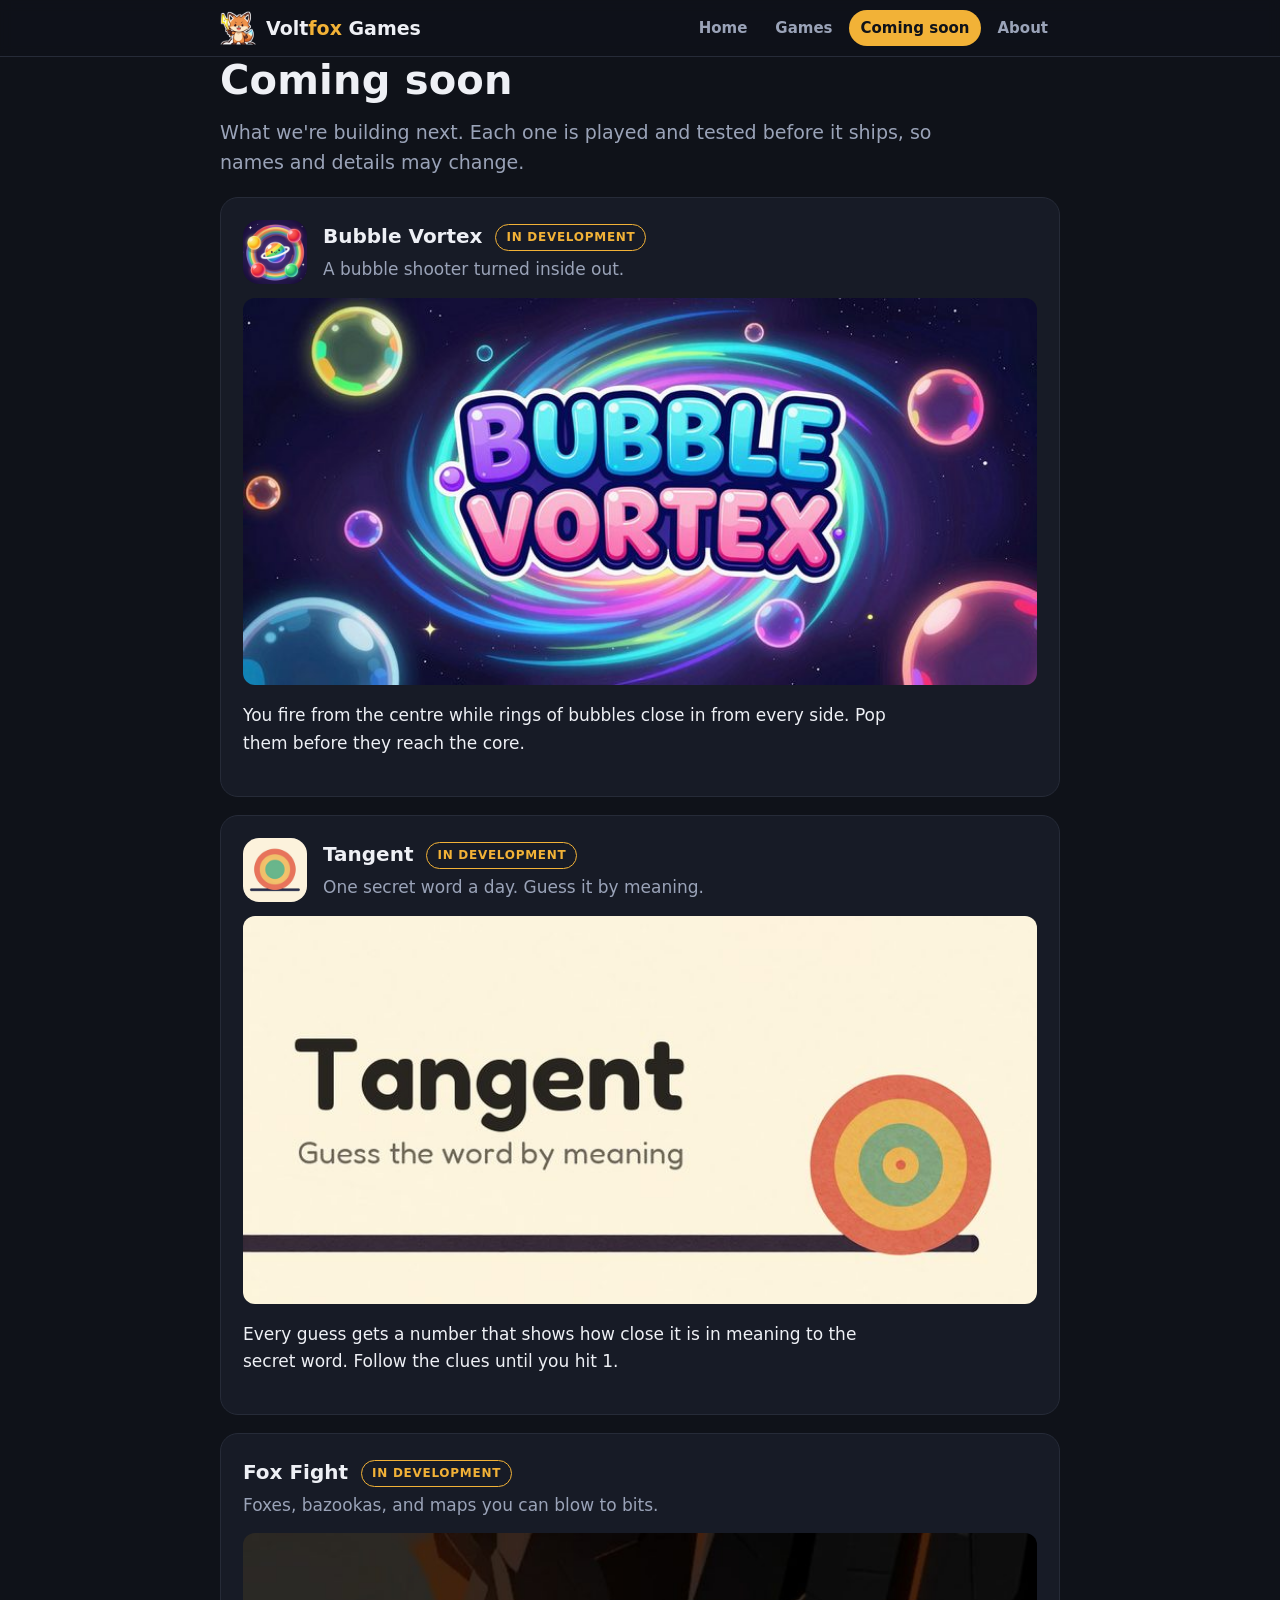
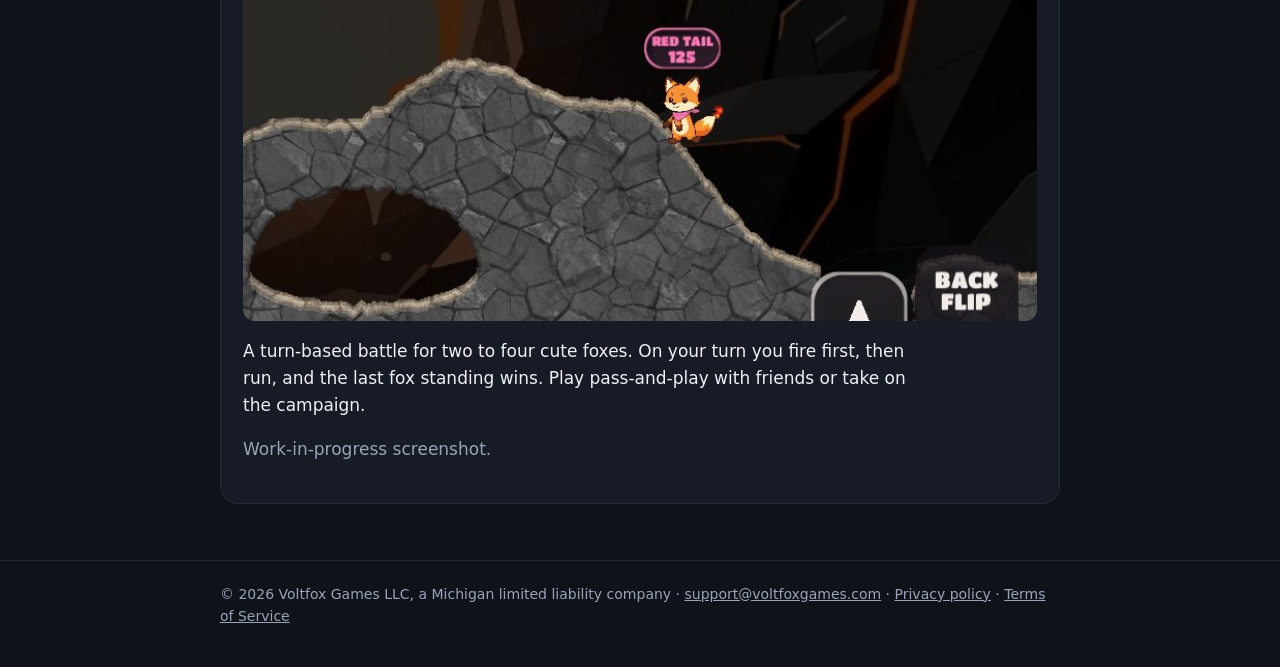
==== coming-soon.html @ c0676b38 "Site: tabs (Home, Games, Coming soon, About), mission, about page, upcoming games Co-Authored-By: Cl" ====
<!doctype html>
<html lang="en"><head><meta charset="utf-8"><meta name="viewport" content="width=device-width,initial-scale=1">
<title>Coming soon - Voltfox Games</title>
<meta name="description" content="Games in development at Voltfox Games: Bubble Vortex, Tangent and Fox Fight.">
<link rel="icon" href="img/favicon.png">
<link rel="stylesheet" href="style.css">
</head><body>
<header class="top"><div class="wrap">
  <a class="brand" href="index.html"><img src="img/fox-mark.png" alt=""><span class="name">Volt<em>fox</em> Games</span></a>
  <nav class="tabs"><a href="index.html">Home</a><a href="games.html">Games</a><a href="coming-soon.html" aria-current="page">Coming soon</a><a href="about.html">About</a></nav>
</div></header>
<main class="wrap">
  <h1>Coming soon</h1>
  <p class="lede">What we're building next. Each one is played and tested before it ships, so names and details may change.</p>

  <div class="card" id="bubble-vortex">
    <div class="game-head">
      <img src="img/bv-icon.png" alt="Bubble Vortex icon">
      <div><h3>Bubble Vortex <span class="tag">In development</span></h3><span class="muted">A bubble shooter turned inside out.</span></div>
    </div>
    <img class="banner" src="img/bv-banner.jpg" alt="Bubble Vortex title art" loading="lazy" width="768" height="375">
    <p>You fire from the centre while rings of bubbles close in from every side. Pop them before they reach the core.</p>
  </div>

  <div class="card" id="tangent">
    <div class="game-head">
      <img src="img/tangent-icon.png" alt="Tangent icon">
      <div><h3>Tangent <span class="tag">In development</span></h3><span class="muted">One secret word a day. Guess it by meaning.</span></div>
    </div>
    <img class="banner" src="img/tangent-banner.jpg" alt="Tangent title art" loading="lazy" width="768" height="375">
    <p>Every guess gets a number that shows how close it is in meaning to the secret word. Follow the clues until you hit 1.</p>
  </div>

  <div class="card" id="fox-fight">
    <div class="game-head">
      <div><h3>Fox Fight <span class="tag">In development</span></h3><span class="muted">Foxes, bazookas, and maps you can blow to bits.</span></div>
    </div>
    <img class="banner" src="img/ff-banner.jpg" alt="Fox Fight work-in-progress screenshot: a fox on a rocky, destructible map" loading="lazy" width="768" height="375">
    <p>A turn-based battle for two to four cute foxes. On your turn you fire first, then run, and the last fox standing wins. Play pass-and-play with friends or take on the campaign.</p>
    <p class="muted">Work-in-progress screenshot.</p>
  </div>
</main>
<footer><div class="wrap">&copy; 2026 Voltfox Games LLC, a Michigan limited liability company &middot; <a href="mailto:support@voltfoxgames.com">support@voltfoxgames.com</a> &middot; <a href="privacy.html">Privacy policy</a> &middot; <a href="terms.html">Terms of Service</a></div></footer>
</body></html>
---- style.css ----
:root{--bg:#0F1219;--panel:#171B26;--line:#262B38;--ink:#EEF0F5;--muted:#9AA3B8;--accent:#F2B237;--accent-ink:#0F1219}
*{box-sizing:border-box}
body{margin:0;background:var(--bg);color:var(--ink);font:17px/1.6 system-ui,-apple-system,Segoe UI,sans-serif}
a{color:var(--accent)}
img{max-width:100%}
.wrap{max-width:880px;margin:0 auto;padding:0 20px}

/* top bar */
.top{border-bottom:1px solid var(--line);background:rgba(15,18,25,.92);position:sticky;top:0;z-index:5;backdrop-filter:blur(6px)}
.top .wrap{display:flex;flex-wrap:wrap;align-items:center;justify-content:space-between;gap:8px 20px;padding-top:10px;padding-bottom:10px}
.brand{display:flex;align-items:center;gap:10px;color:var(--ink);text-decoration:none;font-weight:700;font-size:19px}
.brand img{width:36px;height:36px}
.brand em{font-style:normal;color:var(--accent)}
.tabs{display:flex;flex-wrap:wrap;gap:4px}
.tabs a{color:var(--muted);text-decoration:none;padding:6px 12px;border-radius:999px;font-size:15px;font-weight:600}
.tabs a:hover{color:var(--ink);background:var(--panel)}
.tabs a[aria-current=page]{color:var(--accent-ink);background:var(--accent)}

/* sections */
main{padding:48px 0 24px}
h1{font-size:40px;line-height:1.15;margin:0 0 14px;letter-spacing:.005em}
h2{font-size:26px;margin:48px 0 14px}
h3{font-size:20px;margin:0 0 4px}
p{max-width:62ch}
.lede{font-size:19px;color:var(--muted);margin-top:0}
.hero{display:flex;flex-wrap:wrap;align-items:center;gap:24px 40px}
.hero .logo{width:240px;height:auto;flex:0 0 auto}
.hero .copy{flex:1 1 300px}
.kicker{color:var(--accent);font-weight:700;text-transform:uppercase;letter-spacing:.08em;font-size:13px;margin:0 0 6px}

.btn{display:inline-block;padding:11px 20px;border-radius:12px;background:var(--accent);color:var(--accent-ink);font-weight:700;text-decoration:none;margin:6px 10px 6px 0}
.btn.ghost{background:transparent;color:var(--ink);border:1px solid var(--line)}
.btn:hover{filter:brightness(1.06)}

.card{background:var(--panel);border:1px solid var(--line);border-radius:18px;padding:22px;margin:18px 0}
.game-head{display:flex;gap:16px;align-items:center;margin-bottom:6px}
.game-head img{width:64px;height:64px;border-radius:16px;flex:0 0 auto}
.muted{color:var(--muted)}
.tag{display:inline-block;font-size:12px;font-weight:700;letter-spacing:.06em;text-transform:uppercase;padding:3px 10px;border-radius:999px;border:1px solid var(--accent);color:var(--accent);margin-left:6px;vertical-align:middle}
.tag.live{background:var(--accent);color:var(--accent-ink)}
.shots{display:grid;grid-template-columns:repeat(3,1fr);gap:10px;margin:18px 0}
.shots img{width:100%;height:auto;border-radius:12px;display:block}
.banner{width:100%;height:auto;border-radius:12px;display:block;margin:14px 0 4px}

.grid3{display:grid;grid-template-columns:repeat(auto-fit,minmax(230px,1fr));gap:16px}
.grid3 .card{margin:0}
.thumb{display:block;color:inherit;text-decoration:none}
.thumb img{width:100%;height:auto;border-radius:12px;display:block;margin-bottom:10px}
.thumb:hover h3{color:var(--accent)}

.values{display:grid;grid-template-columns:repeat(auto-fit,minmax(240px,1fr));gap:16px;margin-top:8px}
.values .card{margin:0}
.values p{margin:4px 0 0;color:var(--muted)}
ul.feats{padding-left:20px;margin:10px 0}
ul.feats li{margin:3px 0}
blockquote.mission{margin:8px 0 0;padding:18px 22px;border-left:4px solid var(--accent);background:var(--panel);border-radius:0 14px 14px 0;font-size:24px;font-weight:700;line-height:1.3}

footer{border-top:1px solid var(--line);margin-top:56px;padding:22px 0 40px;color:var(--muted);font-size:14px}
footer a{color:var(--muted)}

@media (max-width:560px){
  h1{font-size:31px}
  main{padding-top:32px}
  .hero .logo{width:170px;margin:0 auto}
  .tabs a{padding:5px 10px;font-size:14px}
  blockquote.mission{font-size:20px}
}
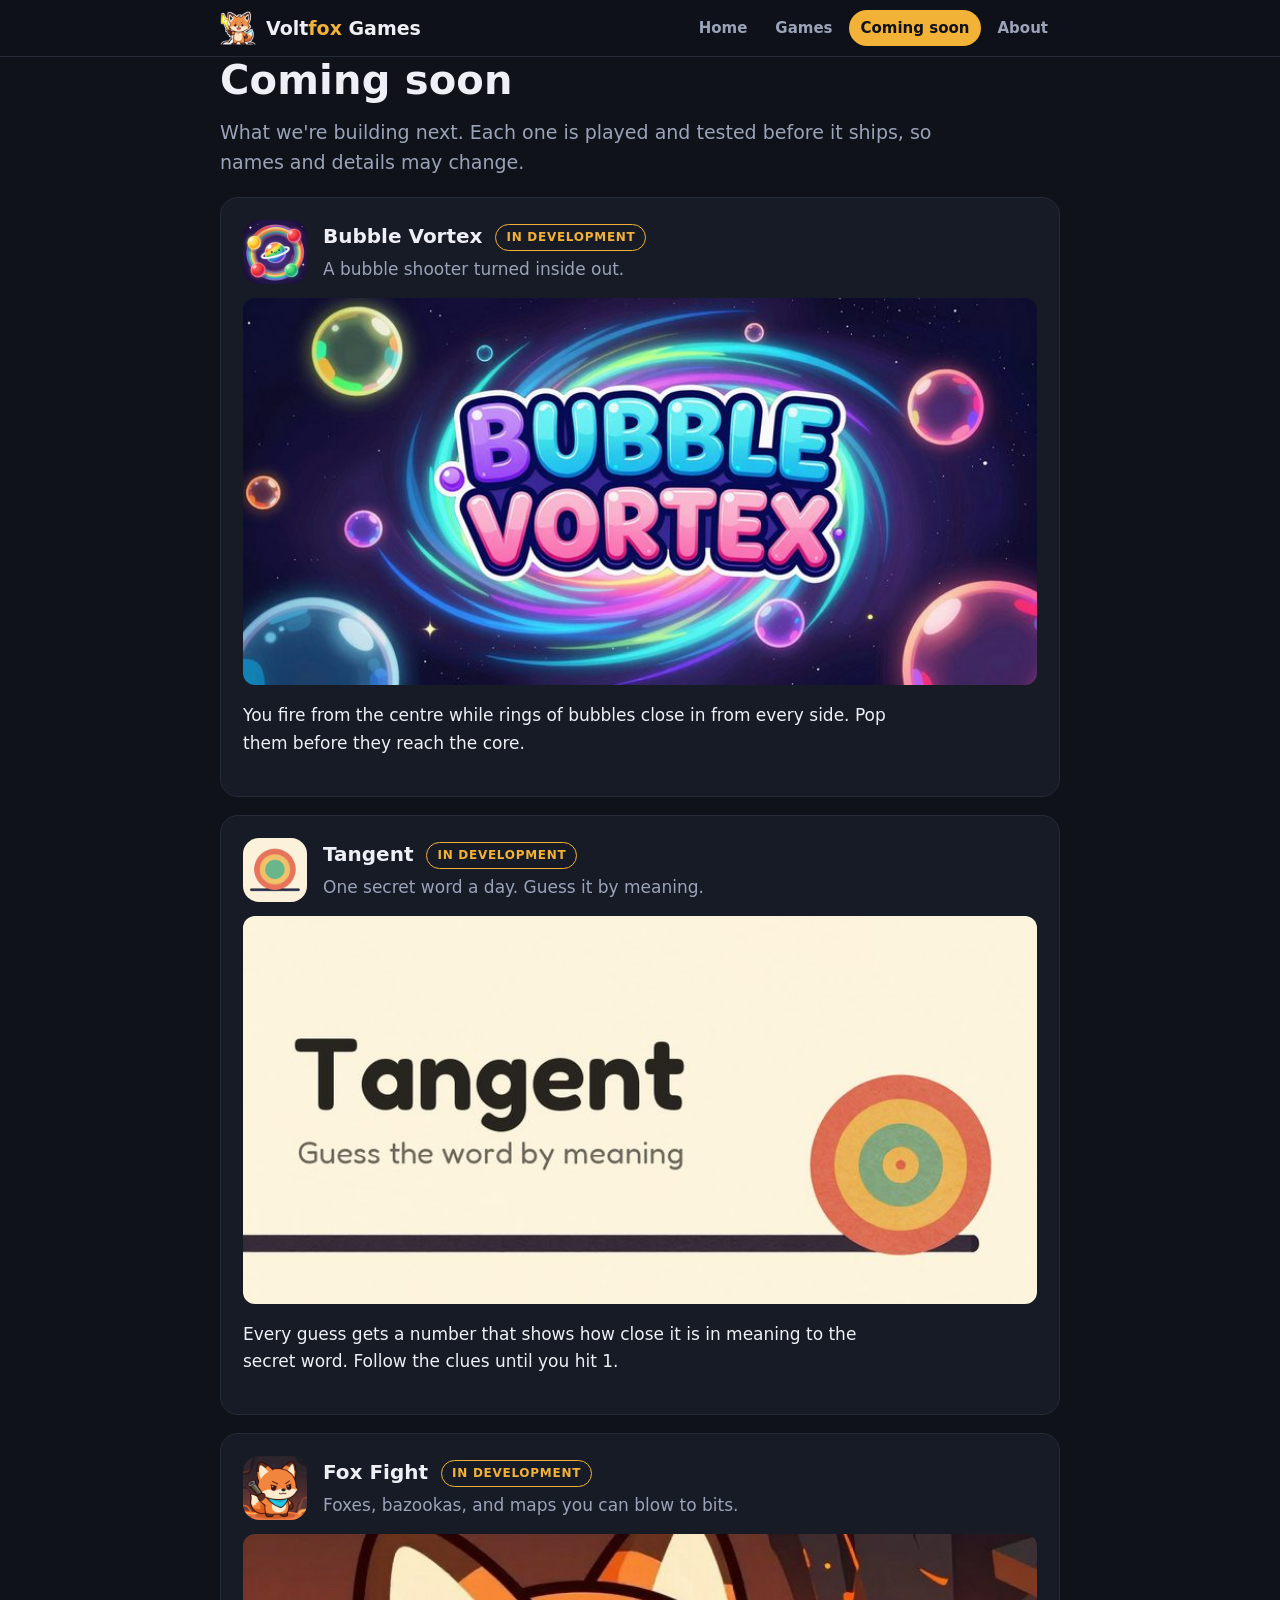
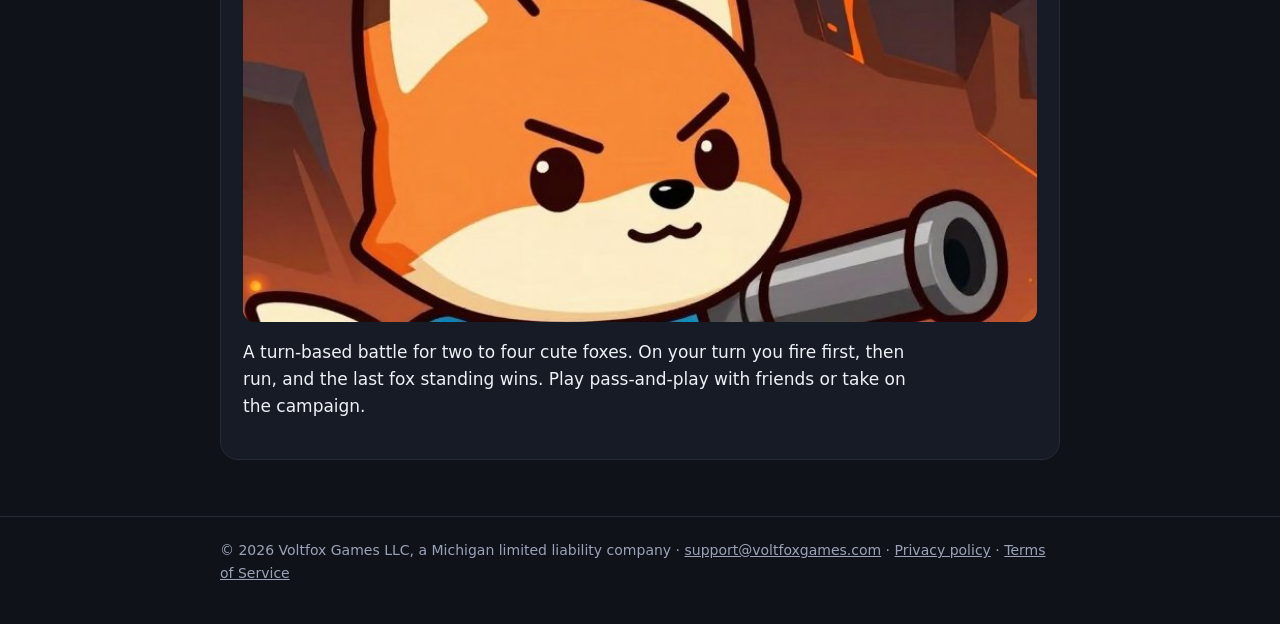
==== commit 34b1dc54: "Coming soon: Fox Fight key art banner and icon Co-Authored-By: Claude Opus 5.5 <noreply@anthropic.co" ====
--- a/coming-soon.html
+++ b/coming-soon.html
@@ -33,11 +33,11 @@
 
   <div class="card" id="fox-fight">
     <div class="game-head">
+      <img src="img/ff-icon.png" alt="Fox Fight icon">
       <div><h3>Fox Fight <span class="tag">In development</span></h3><span class="muted">Foxes, bazookas, and maps you can blow to bits.</span></div>
     </div>
-    <img class="banner" src="img/ff-banner.jpg" alt="Fox Fight work-in-progress screenshot: a fox on a rocky, destructible map" loading="lazy" width="768" height="375">
+    <img class="banner" src="img/ff-banner.jpg" alt="Fox Fight art: a fox with a bazooka over a lava lake" loading="lazy" width="768" height="375">
     <p>A turn-based battle for two to four cute foxes. On your turn you fire first, then run, and the last fox standing wins. Play pass-and-play with friends or take on the campaign.</p>
-    <p class="muted">Work-in-progress screenshot.</p>
   </div>
 </main>
 <footer><div class="wrap">&copy; 2026 Voltfox Games LLC, a Michigan limited liability company &middot; <a href="mailto:support@voltfoxgames.com">support@voltfoxgames.com</a> &middot; <a href="privacy.html">Privacy policy</a> &middot; <a href="terms.html">Terms of Service</a></div></footer>
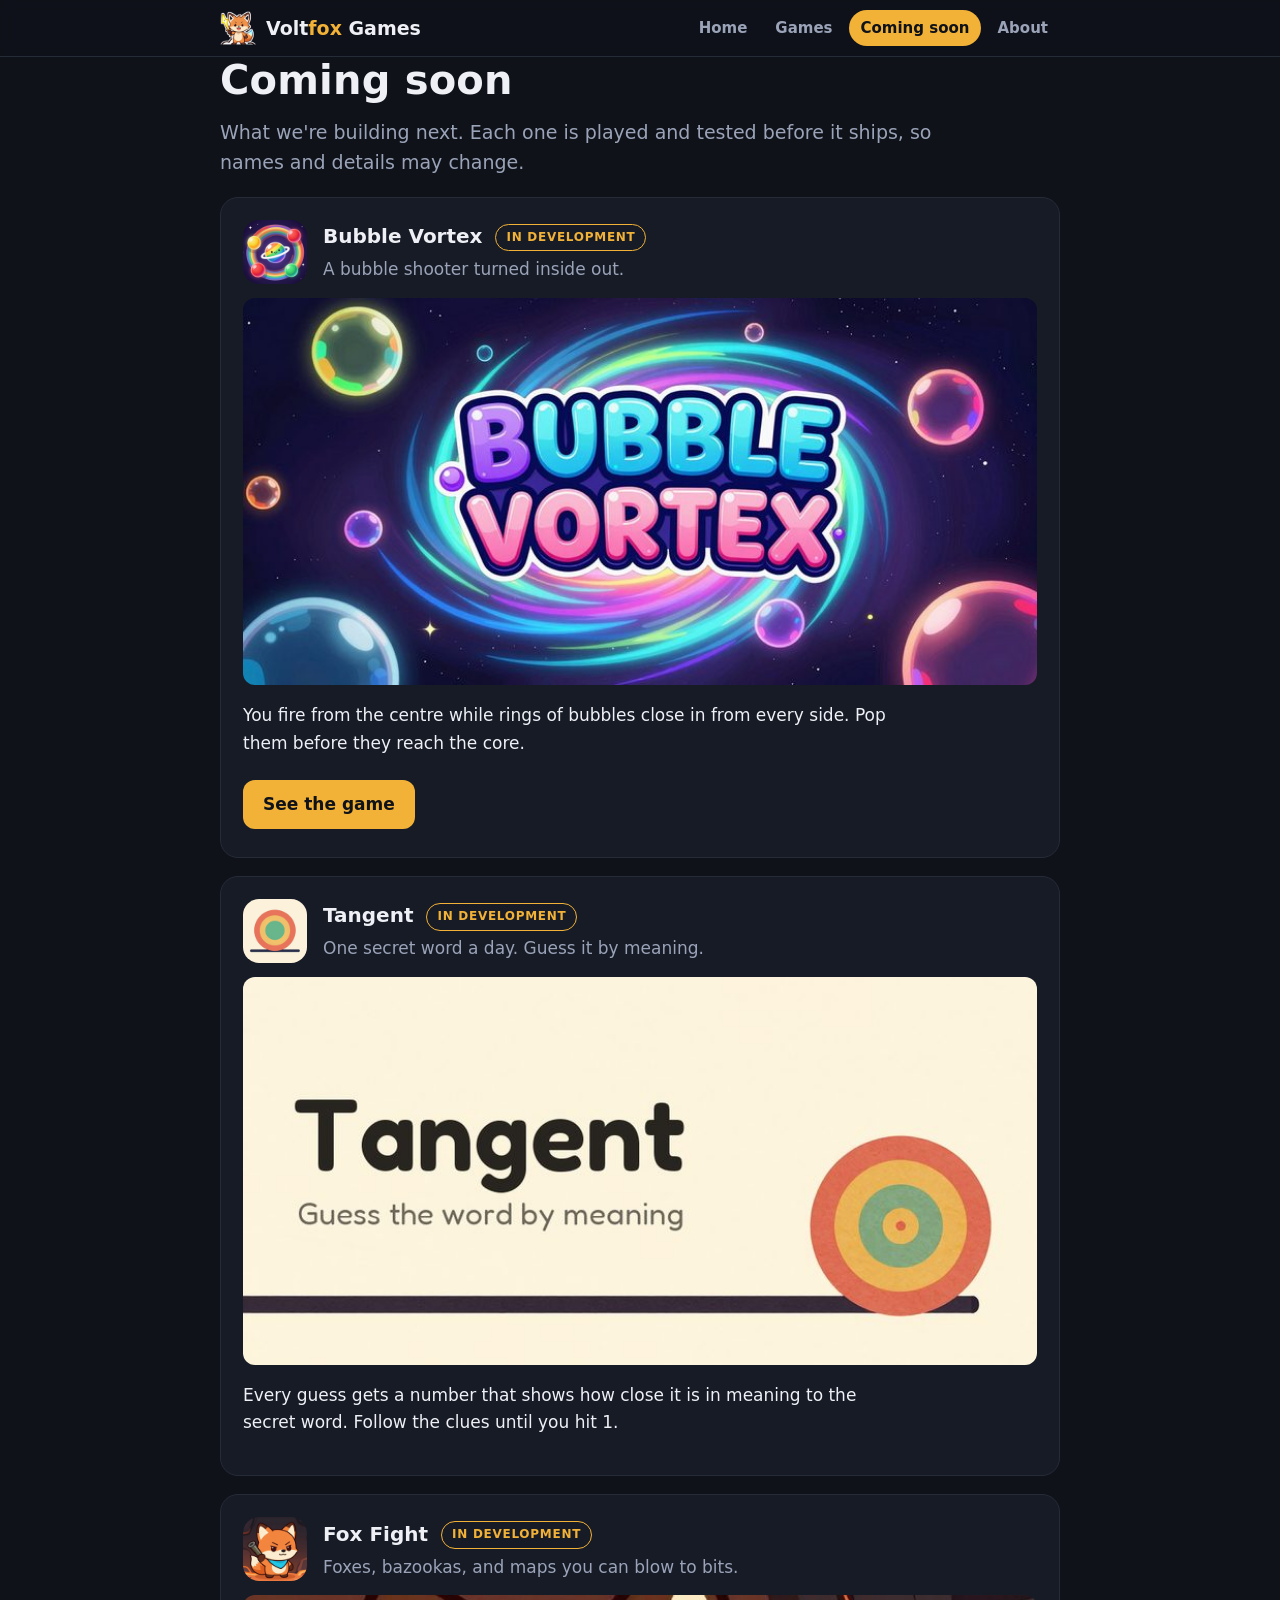
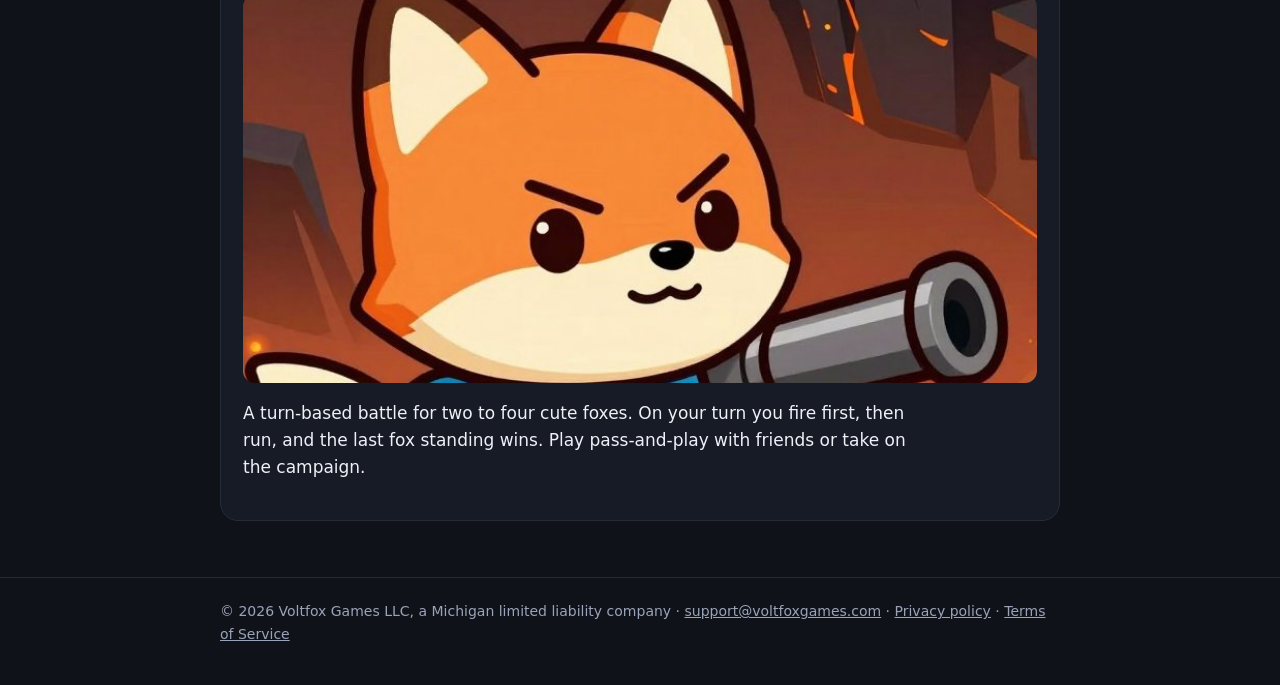
==== commit 328b0c89: "Bubble Vortex game page, linked from Games and Coming soon Co-Authored-By: Claude Opus 5.5 <noreply@" ====
--- a/coming-soon.html
+++ b/coming-soon.html
@@ -20,6 +20,7 @@
     </div>
     <img class="banner" src="img/bv-banner.jpg" alt="Bubble Vortex title art" loading="lazy" width="768" height="375">
     <p>You fire from the centre while rings of bubbles close in from every side. Pop them before they reach the core.</p>
+    <a class="btn" href="bubble-vortex.html">See the game</a>
   </div>
 
   <div class="card" id="tangent">
